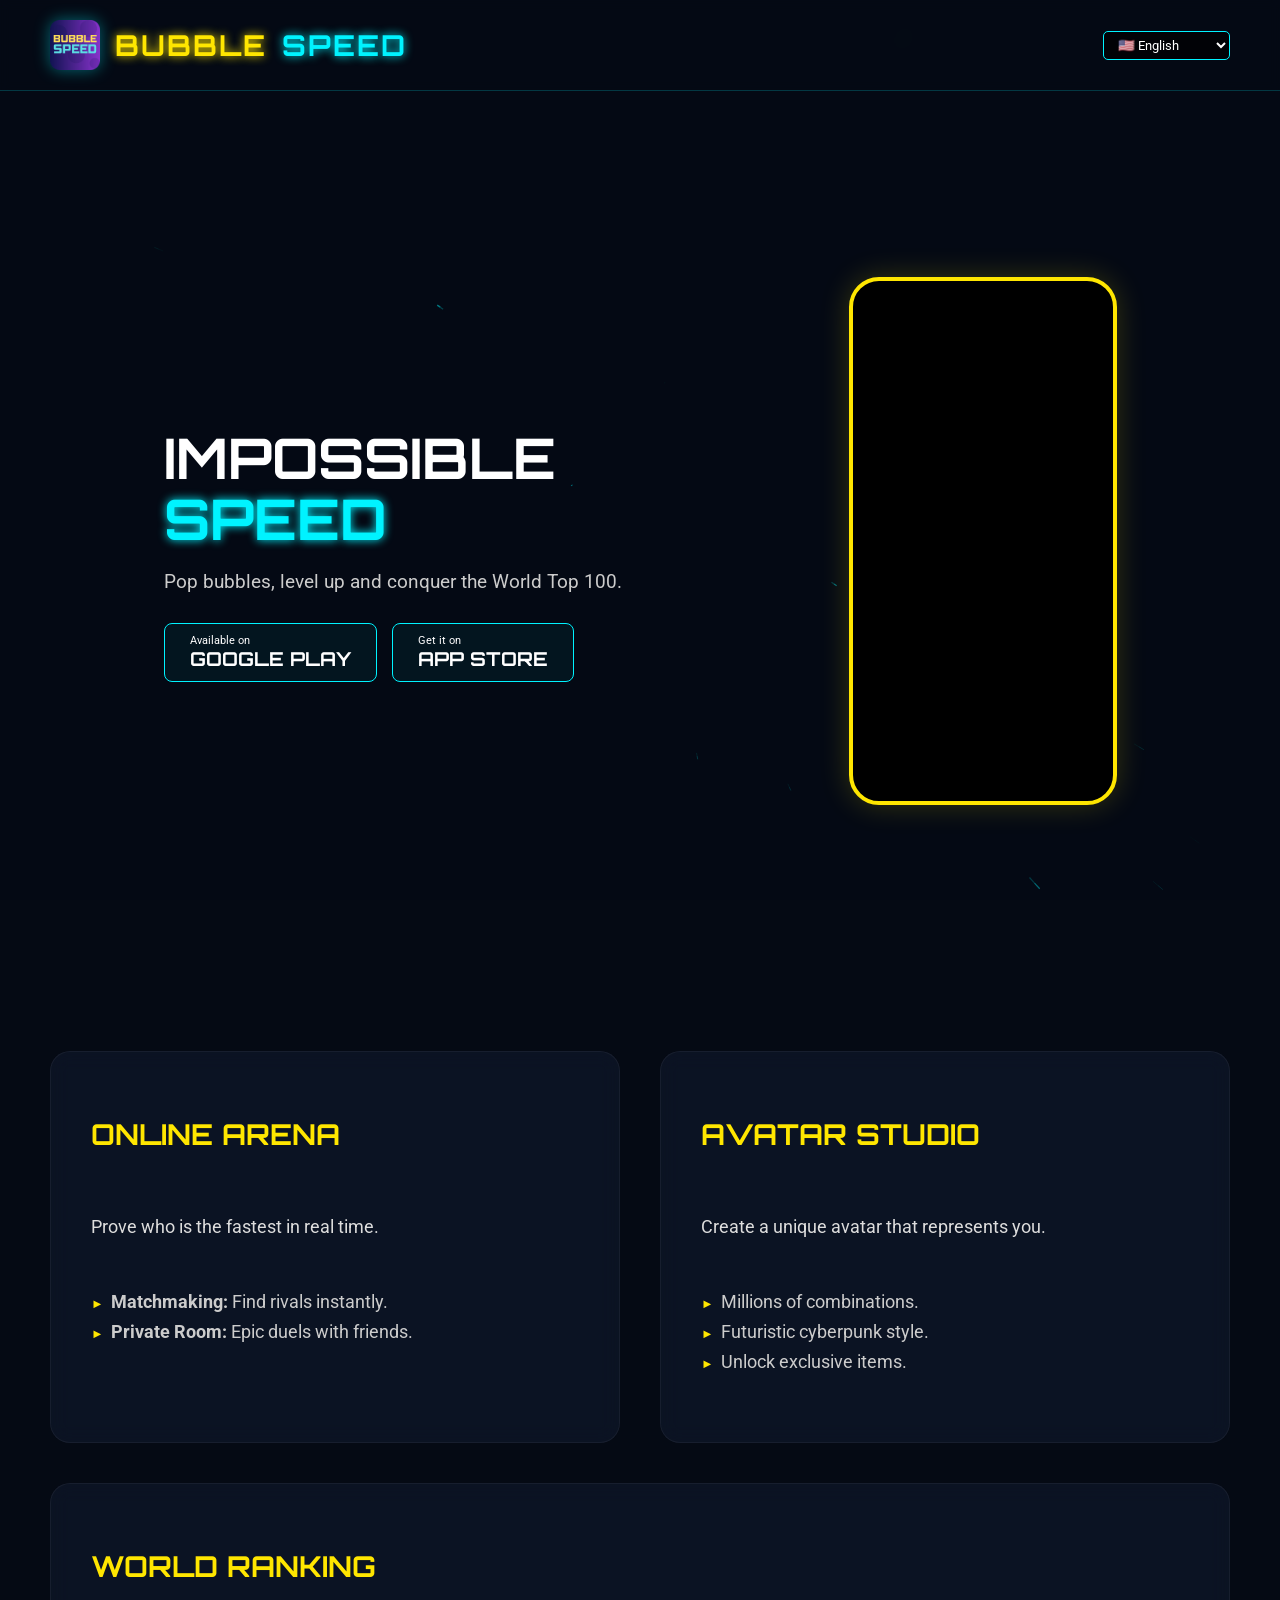
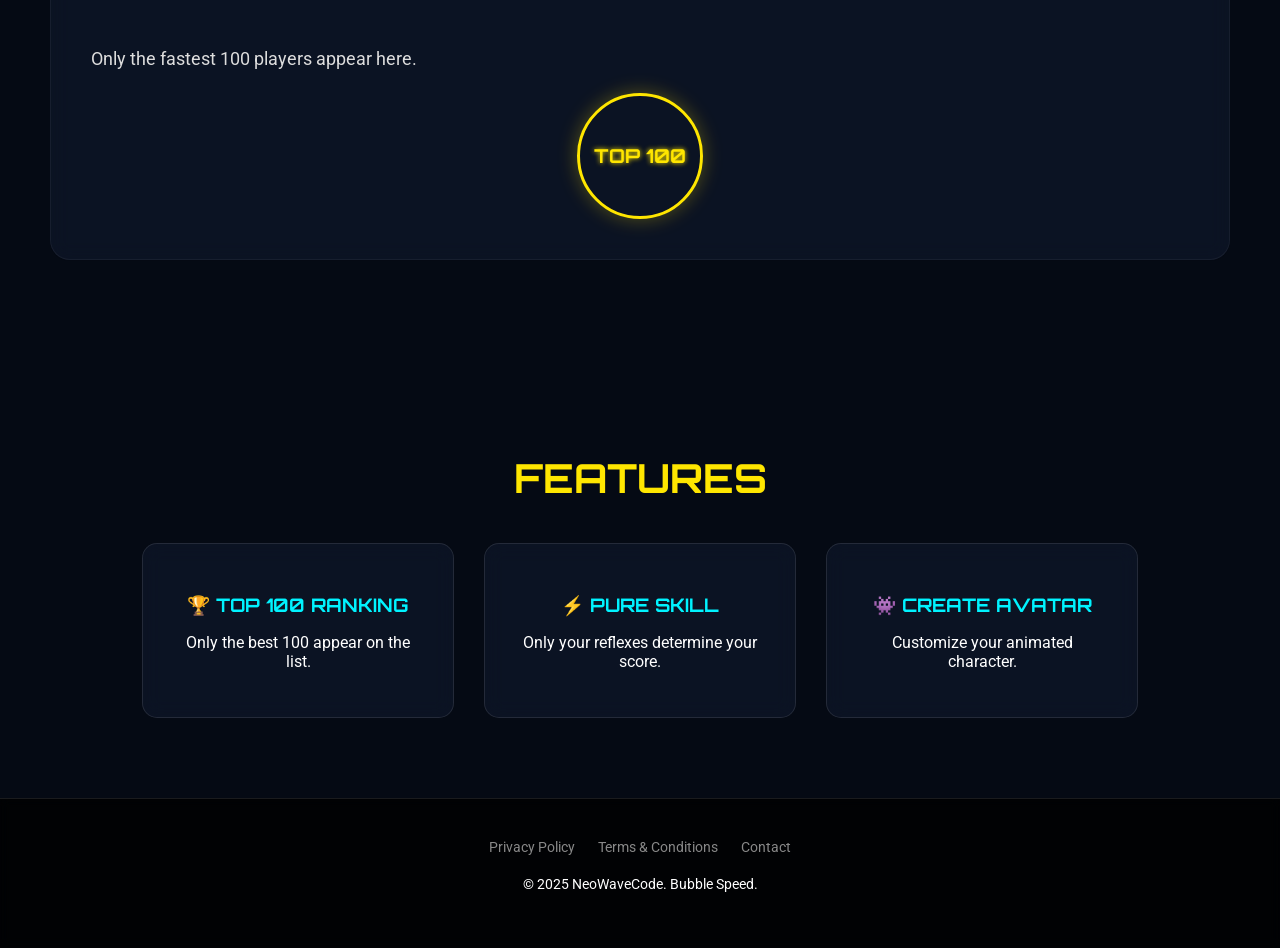
==== index.html @ 88d09658 "Add files via upload" ====
<!DOCTYPE html>
<html lang="es">

<head>
    <meta charset="UTF-8">
    <meta name="viewport" content="width=device-width, initial-scale=1.0">
    <title>Bubble Speed - NeoWaveCode</title>
    <link rel="icon" type="image/png" href="image.png">
    <link rel="stylesheet" href="style.css">
    <link href="https://fonts.googleapis.com/css2?family=Orbitron:wght@400;700&family=Roboto:wght@300;400&display=swap"
        rel="stylesheet">
</head>

<body>
    <canvas id="bgCanvas"></canvas>

    <div class="bg-overlay"></div>

    <header>
        <div class="header-container">
            <div class="logo">
                <img src="image.png" alt="Bubble Speed Logo" class="app-logo">
                <span class="neon-yellow">BUBBLE</span> <span class="neon-blue">SPEED</span>
            </div>

            <div class="nav-right">
                <select id="language-selector" onchange="changeLanguage(this.value)">
                    <option value="es">🇪🇸 Español</option>
                    <option value="en">🇺🇸 English</option>
                    <option value="fr">🇫🇷 Français</option>
                    <option value="de">🇩🇪 Deutsch</option>
                    <option value="it">🇮🇹 Italiano</option>
                    <option value="pt">🇵🇹 Português</option>
                    <option value="ru">🇷🇺 Русский</option>
                    <option value="ja">🇯🇵 日本語</option>
                    <option value="zh">🇨🇳 中文</option>
                    <option value="ko">🇰🇷 한국어</option>
                    <option value="ar">🇸🇦 العربية</option>
                    <option value="hi">🇮🇳 हिन्दी</option>
                    <option value="tr">🇹🇷 Türkçe</option>
                    <option value="nl">🇳🇱 Nederlands</option>
                    <option value="pl">🇵🇱 Polski</option>
                    <option value="sv">🇸🇪 Svenska</option>
                    <option value="id">🇮🇩 Indonesia</option>
                    <option value="vi">🇻🇳 Tiếng Việt</option>
                    <option value="th">🇹🇭 ไทย</option>
                    <option value="el">🇬🇷 Ελληνικά</option>
                </select>
            </div>
        </div>
    </header>

    <section class="hero">
        <div class="hero-content">
            <h1 id="hero-title" style="transition: opacity 0.5s ease-in-out;">VELOCIDAD <br><span
                    class="neon-blue">IMPOSIBLE</span></h1>
            <p data-i18n="heroDesc">Explota burbujas, sube de nivel y conquista el Top 100 Mundial. ¿Tienes los reflejos
                necesarios?</p>

            <div class="cta-buttons" id="download">
                <a href="#" class="store-button android">
                    <span data-i18n="availableOn">Disponible en</span>
                    <strong>Google Play</strong>
                </a>
                <a href="#" class="store-button ios">
                    <span data-i18n="getItOn">Consíguelo en</span>
                    <strong>App Store</strong>
                </a>
            </div>
        </div>

        <div class="hero-image">
            <div class="phone-mockup">
                <video class="video-screen" autoplay muted loop playsinline>
                    <source src="gameplay.mp4" type="video/mp4">
                    Tu navegador no soporta video.
                </video>
            </div>
        </div>
    </section>

    <!-- MAIN GAME INFO GRID -->
    <section class="content-section">
        <div class="info-grid">
            <!-- ARENA -->
            <div class="info-col">
                <h2 data-i18n="arenaTitle">ARENA ONLINE</h2>
                <p data-i18n="arenaDesc">Demuestra quién es el más rápido en tiempo real. Enfréntate a jugadores de todo
                    el mundo o reta a tus amigos.</p>
                <ul class="mode-list">
                    <li data-i18n="arenaMode1"><strong>Matchmaking:</strong> Encuentra rivales de tu nivel al instante.
                    </li>
                    <li data-i18n="arenaMode2"><strong>Sala Privada:</strong> Crea una sala y comparte el código con tus
                        amigos para duelos épicos.</li>
                </ul>
            </div>

            <!-- AVATAR -->
            <div class="info-col">
                <h2 data-i18n="avatarTitle">AVATAR STUDIO</h2>
                <p data-i18n="avatarDesc">No seas uno más. Crea un avatar único que te represente en la arena y en los
                    rankings.</p>
                <ul class="mode-list">
                    <li data-i18n="avatarFeat1">Millones de combinaciones posibles.</li>
                    <li data-i18n="avatarFeat2">Estilo futurista y cyberpunk.</li>
                    <li data-i18n="avatarFeat3">Desbloquea accesorios exclusivos jugando.</li>
                </ul>
            </div>

            <!-- RANKING -->
            <div class="info-col">
                <h2 data-i18n="rankingTitle">RANKING MUNDIAL</h2>
                <p data-i18n="rankingDesc">Solo los 100 jugadores más rápidos del planeta tienen el honor de aparecer
                    aquí. ¿Llegarás a la cima?</p>
                <div class="ranking-badge">
                    <span>TOP 100</span>
                </div>
            </div>
        </div>
    </section>

    <section id="features" class="features-grid-section">
        <h2 data-i18n="featuresTitle">CARACTERÍSTICAS</h2>
        <div class="feature-grid">
            <div class="card">
                <h3 data-i18n="feat1Title">🏆 Competitivo</h3>
                <p data-i18n="feat1Desc">Compite por la gloria en el ranking global.</p>
            </div>
            <div class="card">
                <h3 data-i18n="feat2Title">⚡ Habilidad Pura</h3>
                <p data-i18n="feat2Desc">Sin 'Pay to Win'. Tu habilidad lo es todo.</p>
            </div>
            <div class="card">
                <h3 data-i18n="feat3Title">👾 Estilo Único</h3>
                <p data-i18n="feat3Desc">Gráficos de neón y banda sonora inmersiva.</p>
            </div>
        </div>
    </section>

    <footer>
        <div class="footer-links">
            <a href="privacy.html" data-i18n="privacy">Política de Privacidad</a>
            <a href="terms.html" data-i18n="terms">Términos y Condiciones</a>
            <a href="support.html" data-i18n="contact">Contacto</a>
        </div>
        <p>&copy; 2025 NeoWaveCode. Bubble Speed.</p>
    </footer>

    <script src="background.js"></script>
    <script>
        const translations = {
            es: {
                heroKeywords: ["VELOCIDAD <br><span class='neon-blue'>IMPOSIBLE</span>", "REFLEJOS <br><span class='neon-blue'>EXTREMOS</span>", "HABILIDAD <br><span class='neon-blue'>PURA</span>", "RESISTENCIA <br><span class='neon-blue'>TOTAL</span>"],
                heroDesc: "Explota burbujas, sube de nivel y conquista el Top 100 Mundial. ¿Tienes los reflejos necesarios?", availableOn: "Disponible en", getItOn: "Consíguelo en", featuresTitle: "CARACTERÍSTICAS", feat1Title: "🏆 Ranking Top 100", feat1Desc: "Solo los 100 mejores aparecen en la lista.", feat2Title: "⚡ Habilidad Pura", feat2Desc: "Solo tus reflejos determinan tu puntuación.", feat3Title: "👾 Crea tu Avatar", feat3Desc: "Personaliza tu personaje animado.", privacy: "Política de Privacidad", terms: "Términos y Condiciones", contact: "Contacto",
                arenaTitle: "ARENA ONLINE", arenaDesc: "Demuestra quién es el más rápido en tiempo real.", arenaMode1: "<strong>Matchmaking:</strong> Encuentra rivales de tu nivel.", arenaMode2: "<strong>Sala Privada:</strong> Duelos épicos con amigos.",
                avatarTitle: "AVATAR STUDIO", avatarDesc: "Crea un avatar único que te represente.", avatarFeat1: "Millones de combinaciones.", avatarFeat2: "Estilo futurista y cyberpunk.", avatarFeat3: "Desbloquea accesorios exclusivos.",
                rankingTitle: "RANKING MUNDIAL", rankingDesc: "Solo los 100 jugadores más rápidos aparecen aquí.", playNow: "JUGAR AHORA"
            },
            en: {
                heroKeywords: ["IMPOSSIBLE <br><span class='neon-blue'>SPEED</span>", "EXTREME <br><span class='neon-blue'>REFLEXES</span>", "PURE <br><span class='neon-blue'>SKILL</span>", "TOTAL <br><span class='neon-blue'>STAMINA</span>"],
                heroDesc: "Pop bubbles, level up and conquer the World Top 100.", availableOn: "Available on", getItOn: "Get it on", featuresTitle: "FEATURES", feat1Title: "🏆 Top 100 Ranking", feat1Desc: "Only the best 100 appear on the list.", feat2Title: "⚡ Pure Skill", feat2Desc: "Only your reflexes determine your score.", feat3Title: "👾 Create Avatar", feat3Desc: "Customize your animated character.", privacy: "Privacy Policy", terms: "Terms & Conditions", contact: "Contact",
                arenaTitle: "ONLINE ARENA", arenaDesc: "Prove who is the fastest in real time.", arenaMode1: "<strong>Matchmaking:</strong> Find rivals instantly.", arenaMode2: "<strong>Private Room:</strong> Epic duels with friends.",
                avatarTitle: "AVATAR STUDIO", avatarDesc: "Create a unique avatar that represents you.", avatarFeat1: "Millions of combinations.", avatarFeat2: "Futuristic cyberpunk style.", avatarFeat3: "Unlock exclusive items.",
                rankingTitle: "WORLD RANKING", rankingDesc: "Only the fastest 100 players appear here.", playNow: "PLAY NOW"
            },
            fr: {
                heroKeywords: ["VITESSE <br><span class='neon-blue'>IMPOSSIBLE</span>", "RÉFLEXES <br><span class='neon-blue'>EXTRÊMES</span>", "COMPÉTENCE <br><span class='neon-blue'>PURE</span>", "ENDURANCE <br><span class='neon-blue'>TOTALE</span>"],
                heroDesc: "Éclatez des bulles et conquérez le Top 100 mondial.", availableOn: "Disponible sur", getItOn: "Télécharger sur", featuresTitle: "FONCTIONNALITÉS", feat1Title: "🏆 Classement Top 100", feat1Desc: "Seuls les 100 meilleurs apparaissent.", feat2Title: "⚡ Compétence Pure", feat2Desc: "Seuls vos réflexes comptent.", feat3Title: "👾 Créer un Avatar", feat3Desc: "Personnalisez votre personnage.", privacy: "Politique de Confidentialité", terms: "Conditions Générales", contact: "Contact",
                arenaTitle: "ARÈNE EN LIGNE", arenaDesc: "Prouvez votre vitesse.", arenaMode1: "<strong>Matchmaking:</strong> Trouvez des rivaux.", arenaMode2: "<strong>Privé:</strong> Jouez avec des amis.",
                avatarTitle: "STUDIO D'AVATAR", avatarDesc: "Créez votre avatar unique.", avatarFeat1: "Des millions de combinaisons.", avatarFeat2: "Style Cyberpunk.", avatarFeat3: "Objets exclusifs.",
                rankingTitle: "CLASSEMENT MONDIAL", rankingDesc: "Seuls les 100 meilleurs apparaissent.", playNow: "JOUER MAINTENANT"
            },
            de: {
                heroKeywords: ["UNMÖGLICHE <br><span class='neon-blue'>GESCHWINDIGKEIT</span>", "EXTREME <br><span class='neon-blue'>REFLEXE</span>", "REINES <br><span class='neon-blue'>KÖNNEN</span>", "TOTALE <br><span class='neon-blue'>AUSDAUER</span>"],
                heroDesc: "Lass Blasen platzen und erobere die Welt Top 100.", availableOn: "Verfügbar bei", getItOn: "Laden im", featuresTitle: "EIGENSCHAFTEN", feat1Title: "🏆 Top 100 Ranking", feat1Desc: "Nur die besten 100 erscheinen auf der Liste.", feat2Title: "⚡ Reines Können", feat2Desc: "Nur deine Reflexe bestimmen deine Punktzahl.", feat3Title: "👾 Avatar Erstellen", feat3Desc: "Personalisiere deinen animierten Charakter.", privacy: "Datenschutz", terms: "AGB", contact: "Kontakt",
                arenaTitle: "ONLINE ARENA", arenaDesc: "Zeige, wer der Schnellste ist.", arenaMode1: "<strong>Matchmaking:</strong> Finde Gegner sofort.", arenaMode2: "<strong>Privater Raum:</strong> Duelle mit Freunden.",
                avatarTitle: "AVATAR STUDIO", avatarDesc: "Erstelle einen einzigartigen Avatar.", avatarFeat1: "Millionen Kombinationen.", avatarFeat2: "Futuristischer Cyberpunk-Stil.", avatarFeat3: "Exklusive Items freischalten.",
                rankingTitle: "WELTRANGLISTE", rankingDesc: "Nur die 100 Schnellsten sind hier.", playNow: "JETZT SPIELEN"
            },
            it: {
                heroKeywords: ["VELOCITÀ <br><span class='neon-blue'>IMPOSSIBILE</span>", "RIFLESSI <br><span class='neon-blue'>ESTREMI</span>", "ABILITÀ <br><span class='neon-blue'>PURA</span>", "RESISTENZA <br><span class='neon-blue'>TOTALE</span>"],
                heroDesc: "Scoppia bolle, sali di livello e conquista la Top 100 mondiale.", availableOn: "Disponibile su", getItOn: "Scarica su", featuresTitle: "CARATTERISTICHE", feat1Title: "🏆 Classifica Top 100", feat1Desc: "Solo i migliori 100 appaiono nella lista.", feat2Title: "⚡ Pura Abilità", feat2Desc: "Solo i tuoi riflessi determinano il punteggio.", feat3Title: "👾 Crea Avatar", feat3Desc: "Personalizza il tuo personaggio animato.", privacy: "Privacy", terms: "Termini", contact: "Contatto",
                arenaTitle: "ARENA ONLINE", arenaDesc: "Dimostra chi è il più veloce.", arenaMode1: "<strong>Matchmaking:</strong> Trova rivali all'istante.", arenaMode2: "<strong>Stanza Privata:</strong> Duelli epici con amici.",
                avatarTitle: "AVATAR STUDIO", avatarDesc: "Crea un avatar unico.", avatarFeat1: "Milioni di combinazioni.", avatarFeat2: "Stile Cyberpunk.", avatarFeat3: "Sblocca oggetti esclusivi.",
                rankingTitle: "CLASSIFICA MONDIALE", rankingDesc: "Solo i 100 più veloci sono qui.", playNow: "GIOCA ORA"
            },
            pt: {
                heroKeywords: ["VELOCIDADE <br><span class='neon-blue'>IMPOSSÍVEL</span>", "REFLEXOS <br><span class='neon-blue'>EXTREMOS</span>", "HABILIDADE <br><span class='neon-blue'>PURA</span>", "RESISTÊNCIA <br><span class='neon-blue'>TOTAL</span>"],
                heroDesc: "Estoure bolhas, suba de nível e conquiste o Top 100 Mundial.", availableOn: "Disponível no", getItOn: "Baixar no", featuresTitle: "RECURSOS", feat1Title: "🏆 Ranking Top 100", feat1Desc: "Apenas os 100 melhores aparecem na lista.", feat2Title: "⚡ Habilidade Pura", feat2Desc: "Apenas seus reflexos contam.", feat3Title: "👾 Criar Avatar", feat3Desc: "Personalize seu personagem animado.", privacy: "Privacidade", terms: "Termos", contact: "Contato",
                arenaTitle: "ARENA ONLINE", arenaDesc: "Prove quem é o mais rápido.", arenaMode1: "<strong>Matchmaking:</strong> Encontre rivais já.", arenaMode2: "<strong>Sala Privada:</strong> Duelos com amigos.",
                avatarTitle: "ESTÚDIO DE AVATAR", avatarDesc: "Crie um avatar único.", avatarFeat1: "Milhões de combinações.", avatarFeat2: "Estilo Cyberpunk.", avatarFeat3: "Desbloqueie itens exclusivos.",
                rankingTitle: "RANKING MUNDIAL", rankingDesc: "Apenas os 100 mais rápidos.", playNow: "JOGAR AGORA"
            },
            ru: {
                heroKeywords: ["НЕВОЗМОЖНАЯ <br><span class='neon-blue'>СКОРОСТЬ</span>", "ЭКСТРЕМАЛЬНЫЕ <br><span class='neon-blue'>РЕФЛЕКСЫ</span>", "ЧИСТЫЙ <br><span class='neon-blue'>НАВЫК</span>", "ПОЛНАЯ <br><span class='neon-blue'>ВЫНОСЛИВОСТЬ</span>"],
                heroDesc: "Лопай пузыри и покори мировой Топ-100.", availableOn: "Доступно в", getItOn: "Загрузить в", featuresTitle: "ОСОБЕННОСТИ", feat1Title: "🏆 Топ-100 Рейтинг", feat1Desc: "Только 100 лучших в списке.", feat2Title: "⚡ Чистый Навык", feat2Desc: "Только твои рефлексы решают.", feat3Title: "👾 Создать Аватар", feat3Desc: "Настрой своего персонажа.", privacy: "Конфиденциальность", terms: "Условия", contact: "Контакты",
                arenaTitle: "ОНЛАЙН АРЕНА", arenaDesc: "Докажи, кто быстрее всех.", arenaMode1: "<strong>Матчмейкинг:</strong> Найди соперника.", arenaMode2: "<strong>Приватная комната:</strong> Играй с друзьями.",
                avatarTitle: "АВАТАР СТУДИЯ", avatarDesc: "Создай уникальный аватар.", avatarFeat1: "Миллионы комбинаций.", avatarFeat2: "Киберпанк стиль.", avatarFeat3: "Эксклюзивные предметы.",
                rankingTitle: "МИРОВОЙ РЕЙТИНГ", rankingDesc: "Здесь только топ 100.", playNow: "ИГРАТЬ СЕЙЧАС"
            },
            ja: {
                heroKeywords: ["不可能な <br><span class='neon-blue'>スピード</span>", "極限の <br><span class='neon-blue'>反射神経</span>", "純粋な <br><span class='neon-blue'>スキル</span>", "完全な <br><span class='neon-blue'>スタミナ</span>"],
                heroDesc: "バブルを割り、レベルを上げ、世界のトップ100を征服せよ。", availableOn: "で利用可能", getItOn: "で入手", featuresTitle: "特徴", feat1Title: "🏆 トップ100ランキング", feat1Desc: "ベスト100のみがリストに表示されます。", feat2Title: "⚡ 純粋なスキル", feat2Desc: "反射神経のみがスコアを決定します。", feat3Title: "👾 アバター作成", feat3Desc: "アニメキャラクターをカスタマイズ。", privacy: "プライバシー", terms: "利用規約", contact: "お問い合わせ",
                arenaTitle: "オンラインアリーナ", arenaDesc: "誰が最速か証明しよう。", arenaMode1: "<strong>マッチメイク:</strong> ライバルを即座に発見。", arenaMode2: "<strong>プライベート:</strong> 友達と対戦。",
                avatarTitle: "アバタースタジオ", avatarDesc: "ユニークなアバターを作成。", avatarFeat1: "数百万の組み合わせ。", avatarFeat2: "サイバーパンクスタイル。", avatarFeat3: "限定アイテムを解除。",
                rankingTitle: "世界ランキング", rankingDesc: "最速の100人のみ。", playNow: "今すぐプレイ"
            },
            zh: {
                heroKeywords: ["不可能的 <br><span class='neon-blue'>速度</span>", "极端的 <br><span class='neon-blue'>反应</span>", "纯粹的 <br><span class='neon-blue'>技巧</span>", "完全的 <br><span class='neon-blue'>耐力</span>"],
                heroDesc: "戳破泡泡，升级并征服世界前100名。", availableOn: "可用於", getItOn: "獲取於", featuresTitle: "特徵", feat1Title: "🏆 前100名排名", feat1Desc: "僅限前100名出現在列表中。", feat2Title: "⚡ 純粹的技巧", feat2Desc: "僅限您的反應決定分數。", feat3Title: "👾 創建頭像", feat3Desc: "自定義您的動畫角色。", privacy: "隱私", terms: "條款", contact: "聯繫",
                arenaTitle: "在线竞技场", arenaDesc: "证明谁是最快的。", arenaMode1: "<strong>匹配:</strong> 寻找对手。", arenaMode2: "<strong>私人房间:</strong> 与朋友对决。",
                avatarTitle: "头像工作室", avatarDesc: "创建独特的头像。", avatarFeat1: "数百万种组合。", avatarFeat2: "赛博朋克风格。", avatarFeat3: "解锁独家物品。",
                rankingTitle: "世界排名", rankingDesc: "只有最快的前100名。", playNow: "立即游戏"
            },
            ko: {
                heroKeywords: ["불가능한 <br><span class='neon-blue'>속도</span>", "극한의 <br><span class='neon-blue'>반사신경</span>", "순수한 <br><span class='neon-blue'>실력</span>", "완전한 <br><span class='neon-blue'>체력</span>"],
                heroDesc: "버블을 터뜨리고 레벨을 올리고 세계 상위 100위를 정복하세요.", availableOn: "사용 가능", getItOn: "다운로드", featuresTitle: "특징", feat1Title: "🏆 탑 100 랭킹", feat1Desc: "상위 100명만 목록에 표시됩니다.", feat2Title: "⚡ 순수한 실력", feat2Desc: "오직 당신의 반사신경만이 점수를 결정합니다.", feat3Title: "👾 아바타 만들기", feat3Desc: "나만의 캐릭터를 꾸미세요.", privacy: "개인정보처리방침", terms: "이용약관", contact: "연락처",
                arenaTitle: "온라인 아레나", arenaDesc: "누가 가장 빠른지 증명하세요.", arenaMode1: "<strong>매치메이킹:</strong> 상대를 찾으세요.", arenaMode2: "<strong>비공개 방:</strong> 친구와 대결.",
                avatarTitle: "아바타 스튜디오", avatarDesc: "독특한 아바타 생성.", avatarFeat1: "수백만 가지 조합.", avatarFeat2: "사이버펑크 스타일.", avatarFeat3: "독점 아이템 잠금 해제.",
                rankingTitle: "세계 랭킹", rankingDesc: "상위 100명만.", playNow: "지금 플레이"
            },
            ar: {
                heroKeywords: ["سرعة <br><span class='neon-blue'>مستحيلة</span>", "ردود فعل <br><span class='neon-blue'>خارقة</span>", "مهارة <br><span class='neon-blue'>خالصة</span>", "تحمل <br><span class='neon-blue'>كامل</span>"],
                heroDesc: "فجر الفقاعات واغزُ قائمة أفضل 100 في العالم.", availableOn: "متاح على", getItOn: "احصل عليه من", featuresTitle: "الميزات", feat1Title: "🏆 تصنيف أفضل 100", feat1Desc: "يظهر فقط أفضل 100 في القائمة.", feat2Title: "⚡ مهارة خالصة", feat2Desc: "فقط ردود أفعالك تحدد نتيجتك.", feat3Title: "👾 إنشاء أفاتار", feat3Desc: "قم بتخصيص شخصيتك المتحركة.", privacy: "الخصوصية", terms: "الشروط", contact: "اتصل",
                arenaTitle: "ساحة عبر الإنترنت", arenaDesc: "أثبت من هو الأسرع.", arenaMode1: "<strong>القبول:</strong> العثور على منافسين.", arenaMode2: "<strong>غرفة خاصة:</strong> مبارزات مع الأصدقاء.",
                avatarTitle: "ستوديو الأفاتار", avatarDesc: "أنشئ أفاتار فريد.", avatarFeat1: "ملايين التشكيلات.", avatarFeat2: "نمط السايبربانك.", avatarFeat3: "فتح عناصر حصرية.",
                rankingTitle: "التصنيف العالمي", rankingDesc: "أسرع 100 لاعب فقط.", playNow: "العب الآن"
            },
            hi: {
                heroKeywords: ["असंभव <br><span class='neon-blue'>गति</span>", "चरम <br><span class='neon-blue'>प्रतिवर्त</span>", "शुद्ध <br><span class='neon-blue'>कौशल</span>", "कुल <br><span class='neon-blue'>सहनशक्ति</span>"],
                heroDesc: "बुलबुले फोड़ें और विश्व के शीर्ष 100 को जीतें।", availableOn: "पर उपलब्ध", getItOn: "यहाँ प्राप्त करें", featuresTitle: "विशेषताएं", feat1Title: "🏆 शीर्ष 100 रैंकिंग", feat1Desc: "सूची में केवल सर्वश्रेष्ठ 100 दिखाई देते हैं।", feat2Title: "⚡ शुद्ध कौशल", feat2Desc: "केवल आपकी सजगता ही आपका स्कोर तय करती है।", feat3Title: "👾 अवतार बनाएँ", feat3Desc: "अपने एनिमेटेड चरित्र को अनुकूलित करें।", privacy: "गोपनीयता", terms: "शर्तें", contact: "संपर्क",
                arenaTitle: "ऑनलाइन एरिना", arenaDesc: "साबित करें कि कौन सबसे तेज़ है।", arenaMode1: "<strong>मैचमेकिंग:</strong> प्रतिद्वंद्वी खोजें।", arenaMode2: "<strong>निजी कक्ष:</strong> दोस्तों के साथ द्वंद्वयुद्ध।",
                avatarTitle: "अवतार स्टूडियो", avatarDesc: "एक अनूठा अवतार बनाएँ।", avatarFeat1: "लाखों संयोजन।", avatarFeat2: "साइबरपंक शैली।", avatarFeat3: "अनन्य आइटम अनलॉक करें।",
                rankingTitle: "विश्व रैंकिंग", rankingDesc: "केवल 100 सबसे तेज़।", playNow: "अभी खेलें"
            },
            tr: {
                heroKeywords: ["İMKANSIZ <br><span class='neon-blue'>HIZ</span>", "EKSTREM <br><span class='neon-blue'>REFLEKSLER</span>", "SAF <br><span class='neon-blue'>YETENEK</span>", "TAM <br><span class='neon-blue'>DAYANIKLILIK</span>"],
                heroDesc: "Baloncukları patlat, seviye atla ve Dünya İlk 100'ü fethet.", availableOn: "Mevcut", getItOn: "İndir", featuresTitle: "ÖZELLİKLER", feat1Title: "🏆 İlk 100 Sıralama", feat1Desc: "Listede sadece en iyi 100 kişi görünür.", feat2Title: "⚡ Saf Yetenek", feat2Desc: "Puanını sadece reflekslerin belirler.", feat3Title: "👾 Avatar Oluştur", feat3Desc: "Karakterini kişiselleştir.", privacy: "Gizlilik", terms: "Şartlar", contact: "İletişim",
                arenaTitle: "ONLINE ARENA", arenaDesc: "En hızlı kim kanıtla.", arenaMode1: "<strong>Eşleştirme:</strong> Rakip bul.", arenaMode2: "<strong>Özel Oda:</strong> Arkadaşlarla oyna.",
                avatarTitle: "AVATAR STÜDYO", avatarDesc: "Eşsiz bir avatar yarat.", avatarFeat1: "Milyonlarca kombinasyon.", avatarFeat2: "Cyberpunk tarzı.", avatarFeat3: "Özel eşyaları aç.",
                rankingTitle: "DÜNYA SIRALAMASI", rankingDesc: "Sadece en hızlı 100 kişi.", playNow: "ŞİMDİ OYNA"
            },
            nl: {
                heroKeywords: ["ONMOGELIJKE <br><span class='neon-blue'>SNELHEID</span>", "EXTREME <br><span class='neon-blue'>REFLEXEN</span>", "PURE <br><span class='neon-blue'>VAARDIGHEID</span>", "TOTALE <br><span class='neon-blue'>UITHOUDING</span>"],
                heroDesc: "Laat bubbels knappen en verover de Wereld Top 100.", availableOn: "Beschikbaar op", getItOn: "Download in", featuresTitle: "KENMERKEN", feat1Title: "🏆 Top 100 Ranking", feat1Desc: "Alleen de beste 100 verschijnen.", feat2Title: "⚡ Pure Vaardigheid", feat2Desc: "Alleen je reflexen bepalen je score.", feat3Title: "👾 Maak Avatar", feat3Desc: "Pas je personage aan.", privacy: "Privacy", terms: "Voorwaarden", contact: "Contact",
                arenaTitle: "ONLINE ARENA", arenaDesc: "Bewijs wie het snelst is.", arenaMode1: "<strong>Matchmaking:</strong> Vind rivalen.", arenaMode2: "<strong>Privékamer:</strong> Speel met vrienden.",
                avatarTitle: "AVATAR STUDIO", avatarDesc: "Maak een unieke avatar.", avatarFeat1: "Miljoenen combinaties.", avatarFeat2: "Cyberpunk stijl.", avatarFeat3: "Ontgrendel items.",
                rankingTitle: "WERELDRANGLIJST", rankingDesc: "Alleen de 100 snelsten.", playNow: "NU SPELEN"
            },
            pl: {
                heroKeywords: ["NIEMOŻLIWA <br><span class='neon-blue'>PRĘDKOŚĆ</span>", "EKSTREMALNY <br><span class='neon-blue'>REFLEKS</span>", "CZYSTA <br><span class='neon-blue'>UMIEJĘTNOŚĆ</span>", "PEŁNA <br><span class='neon-blue'>WYTRZYMAŁOŚĆ</span>"],
                heroDesc: "Przebijaj bańki i podbij światowy ranking Top 100.", availableOn: "Dostępne w", getItOn: "Pobierz z", featuresTitle: "CECHY", feat1Title: "🏆 Ranking Top 100", feat1Desc: "Tylko 100 najlepszych graczy.", feat2Title: "⚡ Czyste Umiejętności", feat2Desc: "Liczy się tylko refleks.", feat3Title: "👾 Stwórz Awatara", feat3Desc: "Spersonalizuj swoją postać.", privacy: "Prywatność", terms: "Warunki", contact: "Kontakt",
                arenaTitle: "ARENA ONLINE", arenaDesc: "Udowodnij, kto jest najszybszy.", arenaMode1: "<strong>Matchmaking:</strong> Znajdź rywala.", arenaMode2: "<strong>Prywatny Pokój:</strong> Graj z przyjaciółmi.",
                avatarTitle: "STUDIO AWATARA", avatarDesc: "Stwórz unikalnego awatara.", avatarFeat1: "Miliony kombinacji.", avatarFeat2: "Styl Cyberpunk.", avatarFeat3: "Odblokuj przedmioty.",
                rankingTitle: "RANKING ŚWIATOWY", rankingDesc: "Tylko 100 najszybszych.", playNow: "ZAGRAJ TERAZ"
            },
            sv: {
                heroKeywords: ["OMÖJLIG <br><span class='neon-blue'>HASTIGHET</span>", "EXTREMA <br><span class='neon-blue'>REFLEXER</span>", "REN <br><span class='neon-blue'>SKICKLIGHET</span>", "TOTAL <br><span class='neon-blue'>UITHÅLLIGHET</span>"],
                heroDesc: "Spräck bubblor och erövra Världens Topp 100.", availableOn: "Finns på", getItOn: "Hämta i", featuresTitle: "FUNKTIONER", feat1Title: "🏆 Topp 100 Ranking", feat1Desc: "Endast de 100 bästa syns.", feat2Title: "⚡ Ren Skicklighet", feat2Desc: "Endast dina reflexer avgör.", feat3Title: "👾 Skapa Avatar", feat3Desc: "Anpassa din karaktär.", privacy: "Integritet", terms: "Villkor", contact: "Kontakt",
                arenaTitle: "ONLINE ARENA", arenaDesc: "Bevisa vem som är snabbast.", arenaMode1: "<strong>Matchmaking:</strong> Hitta rivaler.", arenaMode2: "<strong>Privat Rum:</strong> Spela med vänner.",
                avatarTitle: "AVATAR STUDIO", avatarDesc: "Skapa en unik avatar.", avatarFeat1: "Miljoner kombinationer.", avatarFeat2: "Cyberpunk-stil.", avatarFeat3: "Lås upp föremål.",
                rankingTitle: "VÄRLDSRANKING", rankingDesc: "Endast de 100 snabbaste.", playNow: "SPELA NU"
            },
            id: {
                heroKeywords: ["KECEPATAN <br><span class='neon-blue'>MUSTAHIL</span>", "REFLEKS <br><span class='neon-blue'>EKSTRIM</span>", "KEAHLIAN <br><span class='neon-blue'>MURNI</span>", "STAMINA <br><span class='neon-blue'>TOTAL</span>"],
                heroDesc: "Pecahkan gelembung dan taklukkan 100 Besar Dunia.", availableOn: "Tersedia di", getItOn: "Dapatkan di", featuresTitle: "FITUR", feat1Title: "🏆 Peringkat 100 Besar", feat1Desc: "Hanya 100 terbaik yang muncul.", feat2Title: "⚡ Keahlian Murni", feat2Desc: "Hanya refleksmu yang menentukan.", feat3Title: "👾 Buat Avatar", feat3Desc: "Sesuaikan karakter animasimu.", privacy: "Privasi", terms: "Syarat", contact: "Kontak",
                arenaTitle: "ARENA ONLINE", arenaDesc: "Buktikan siapa yang tercepat.", arenaMode1: "<strong>Matchmaking:</strong> Temukan lawan.", arenaMode2: "<strong>Ruang Pribadi:</strong> Main dengan teman.",
                avatarTitle: "STUDIO AVATAR", avatarDesc: "Buat avatar unik.", avatarFeat1: "Jutaan kombinasi.", avatarFeat2: "Gaya Cyberpunk.", avatarFeat3: "Buka item eksklusif.",
                rankingTitle: "PERINGKAT DUNIA", rankingDesc: "Hanya 100 tercepat.", playNow: "MAIN SEKARANG"
            },
            vi: {
                heroKeywords: ["TỐC ĐỘ <br><span class='neon-blue'>KHÔNG TƯỞNG</span>", "PHẢN XẠ <br><span class='neon-blue'>CỰC ĐỘ</span>", "KỸ NĂNG <br><span class='neon-blue'>THUẦN TÚY</span>", "THỂ LỰC <br><span class='neon-blue'>HOÀN HẢO</span>"],
                heroDesc: "Làm nổ bong bóng và chinh phục Top 100 Thế giới.", availableOn: "Có sẵn trên", getItOn: "Tải xuống tại", featuresTitle: "TÍNH NĂNG", feat1Title: "🏆 Xếp hạng Top 100", feat1Desc: "Chỉ 100 người giỏi nhất xuất hiện.", feat2Title: "⚡ Kỹ năng thuần túy", feat2Desc: "Chỉ phản xạ của bạn quyết định điểm số.", feat3Title: "👾 Tạo Avatar", feat3Desc: "Tùy chỉnh nhân vật của bạn.", privacy: "Riêng tư", terms: "Điều khoản", contact: "Liên hệ",
                arenaTitle: "ĐẤU TRƯỜNG ONLINE", arenaDesc: "Chứng minh ai nhanh nhất.", arenaMode1: "<strong>Ghép trận:</strong> Tìm đối thủ ngay.", arenaMode2: "<strong>Phòng riêng:</strong> Đấu với bạn bè.",
                avatarTitle: "XƯỞNG AVATAR", avatarDesc: "Tạo avatar độc đáo.", avatarFeat1: "Hàng triệu kết hợp.", avatarFeat2: "Phong cách Cyberpunk.", avatarFeat3: "Mở khóa vật phẩm.",
                rankingTitle: "BẢNG XẾP HẠNG", rankingDesc: "Chỉ 100 người nhanh nhất.", playNow: "CHƠI NGAY"
            },
            th: {
                heroKeywords: ["ความเร็ว <br><span class='neon-blue'>ที่เป็นไปไม่ได้</span>", "ปฏิกิริยา <br><span class='neon-blue'>ขั้นสุดยอด</span>", "ทักษะ <br><span class='neon-blue'>ล้วนๆ</span>", "ความอึด <br><span class='neon-blue'>เต็มพิกัด</span>"],
                heroDesc: "ทำลายฟองสบู่และพิชิต 100 อันดับแรกของโลก", availableOn: "ใช้ได้บน", getItOn: "ดาวน์โหลดที่", featuresTitle: "คุณสมบัติ", feat1Title: "🏆 อันดับ Top 100", feat1Desc: "เฉพาะ 100 คนที่ดีที่สุดเท่านั้น", feat2Title: "⚡ ทักษะล้วนๆ", feat2Desc: "ปฏิกิริยาของคุณกำหนดคะแนน", feat3Title: "👾 สร้างอวาตาร์", feat3Desc: "ปรับแต่งตัวละครของคุณ", privacy: "ความเป็นส่วนตัว", terms: "เงื่อนไข", contact: "ติดต่อ",
                arenaTitle: "อารีน่าออนไลน์", arenaDesc: "พิสูจน์ว่าใครเร็วที่สุด", arenaMode1: "<strong>จับคู่:</strong> หาคู่ต่อสู้", arenaMode2: "<strong>ห้องส่วนตัว:</strong> เล่นกับเพื่อน",
                avatarTitle: "อวาตาร์สตูดิโอ", avatarDesc: "สร้างอวาตาร์ที่ไม่เหมือนใคร", avatarFeat1: "การผสมผสานนับล้าน", avatarFeat2: "สไตล์ไซเบอร์พังค์", avatarFeat3: "ปลดล็อกไอเท็มพิเศษ",
                rankingTitle: "อันดับโลก", rankingDesc: "เฉพาะ 100 คนที่เร็วที่สุด", playNow: "เล่นเลย"
            },
            el: {
                heroKeywords: ["ΑΔΥΝΑΤΗ <br><span class='neon-blue'>ΤΑΧΥΤΗΤΑ</span>", "ΑΚΡΑΙΑ <br><span class='neon-blue'>ΑΝΤΑΝΑΚΛΑΣΤΙΚΑ</span>", "ΚΑΘΑΡΗ <br><span class='neon-blue'>ΔΕΞΙΟΤΗΤΑ</span>", "ΑΠΟΛΥΤΗ <br><span class='neon-blue'>ΑΝΤΟΧΗ</span>"],
                heroDesc: "Σπάστε φυσαλίδες και κατακτήστε το Παγκόσμιο Top 100.", availableOn: "Διαθέσιμο στο", getItOn: "Αποκτήστε το στο", featuresTitle: "ΧΑΡΑΚΤΗΡΙΣΤΙΚΑ", feat1Title: "🏆 Κατάταξη Top 100", feat1Desc: "Μόνο οι 100 καλύτεροι εμφανίζονται.", feat2Title: "⚡ Καθαρή Δεξιότητα", feat2Desc: "Μόνο τα αντανακλαστικά σας μετράνε.", feat3Title: "👾 Δημιουργία Avatar", feat3Desc: "Προσαρμόστε τον χαρακτήρα σας.", privacy: "Απόρρητο", terms: "Όροι", contact: "Επικοινωνία",
                arenaTitle: "ONLINE ARENA", arenaDesc: "Αποδείξτε ποιος είναι ο πιο γρήγορος.", arenaMode1: "<strong>Matchmaking:</strong> Βρείτε αντιπάλους.", arenaMode2: "<strong>Ιδιωτικό Δωμάτιο:</strong> Παίξτε με φίλους.",
                avatarTitle: "AVATAR STUDIO", avatarDesc: "Δημιουργήστε ένα μοναδικό avatar.", avatarFeat1: "Εκατομμύρια συνδυασμοί.", avatarFeat2: "Στυλ Cyberpunk.", avatarFeat3: "Ξεκελειδώστε αντικείμενα.",
                rankingTitle: "ΠΑΓΚΟΣΜΙΑ ΚΑΤΑΤΑΞΗ", rankingDesc: "Μόνο οι 100 πιο γρήγοροι.", playNow: "ΠΑΙΞΤΕ ΤΩΡΑ"
            }
        };

        let heroTypeInterval;
        let currentKeywordIndex = 0;

        function startHeroTyper(keywords) {
            if (heroTypeInterval) clearInterval(heroTypeInterval);
            currentKeywordIndex = 0;
            const heroTitle = document.getElementById('hero-title');
            if (!heroTitle) return;

            // Initialize with first
            heroTitle.innerHTML = keywords[0];

            heroTypeInterval = setInterval(() => {
                currentKeywordIndex = (currentKeywordIndex + 1) % keywords.length;
                heroTitle.style.opacity = 0; // Fade out
                setTimeout(() => {
                    heroTitle.innerHTML = keywords[currentKeywordIndex];
                    heroTitle.style.opacity = 1; // Fade in
                }, 500);
            }, 3000); // Change every 3 seconds
        }

        function changeLanguage(lang) {
            let t = translations[lang];
            // Shallow fallback for main structure
            if (!t) t = translations['en'];

            // Update static elements
            const elements = document.querySelectorAll('[data-i18n]');
            elements.forEach(el => {
                const key = el.getAttribute('data-i18n');
                if (t[key]) {
                    el.innerHTML = t[key];
                }
            });

            // Start dynamic typer with new language keywords
            // Ensure keywords exist, else fallback to EN
            const keywords = t.heroKeywords || translations['en'].heroKeywords;
            startHeroTyper(keywords);

            document.documentElement.lang = lang;
        }

        const userLang = navigator.language || navigator.userLanguage;
        const langCode = userLang.split('-')[0];
        // Initial load
        // Note: We need to ensure the ID exists in HTML first (see next edit) but good to have logic ready.
        if (translations[langCode]) {
            document.getElementById('language-selector').value = langCode;
            changeLanguage(langCode);
        } else {
            changeLanguage('en');
        }
    </script>
</body>

</html>
---- style.css ----
:root {
    --bg-color: #050a14;
    --neon-blue: #00f3ff;
    --neon-yellow: #ffe600;
    --text-color: #ffffff;
    --card-bg: rgba(15, 23, 42, 0.7);
    /* More transparent for glassmorphism */
    --section-bg: rgba(8, 15, 31, 0.6);
}

body {
    margin: 0;
    font-family: 'Roboto', sans-serif;
    background-color: var(--bg-color);
    color: var(--text-color);
    overflow-x: hidden;
    position: relative;
    /* Context for absolute canvas */
}

/* Background Canvas */
#bgCanvas {
    position: fixed;
    top: 0;
    left: 0;
    width: 100%;
    height: 100%;
    z-index: -1;
    pointer-events: none;
}

h1,
h2,
h3,
.logo,
.btn-nav,
.store-button strong {
    font-family: 'Orbitron', sans-serif;
    text-transform: uppercase;
}

/* Efectos de Texto Neón */
.neon-blue {
    color: var(--neon-blue);
    text-shadow: 0 0 10px var(--neon-blue);
}

.neon-yellow {
    color: var(--neon-yellow);
    text-shadow: 0 0 10px var(--neon-yellow);
}

/* HEADER */
header {
    width: 100%;
    box-sizing: border-box;
    padding: 20px 50px;
    border-bottom: 1px solid rgba(0, 243, 255, 0.2);
    position: relative;
    z-index: 10;
    background: rgba(5, 10, 20, 0.8);
    /* Semi-transparent header */
    backdrop-filter: blur(5px);
}

.header-container {
    display: flex;
    justify-content: space-between;
    align-items: center;
    width: 100%;
}

.logo {
    font-size: 1.8rem;
    font-weight: bold;
    letter-spacing: 2px;
    flex-shrink: 0;
    display: flex;
    align-items: center;
    gap: 15px;
}

.app-logo {
    height: 50px;
    width: auto;
    object-fit: contain;
    filter: drop-shadow(0 0 8px rgba(0, 243, 255, 0.4));
}

.nav-right {
    display: flex;
    align-items: center;
    flex-shrink: 0;
}

#language-selector {
    background: rgba(0, 0, 0, 0.7);
    color: white;
    border: 1px solid var(--neon-blue);
    padding: 5px 10px;
    border-radius: 5px;
    font-family: 'Roboto', sans-serif;
    cursor: pointer;
    outline: none;
}

#language-selector:hover {
    box-shadow: 0 0 10px var(--neon-blue);
}

/* Hero Section */
.hero {
    display: flex;
    align-items: center;
    justify-content: space-around;
    padding: 80px 50px;
    flex-wrap: wrap;
    text-align: left;
    min-height: 80vh;
    /* Occupy most of the screen */
}

.hero-content h1 {
    font-size: 3.5rem;
    line-height: 1.1;
    margin-bottom: 20px;
}

.hero-content p {
    font-size: 1.2rem;
    color: #ccc;
    max-width: 500px;
    margin-bottom: 30px;
}

.cta-buttons {
    display: flex;
    gap: 15px;
}

.store-button {
    text-decoration: none;
    padding: 10px 25px;
    border-radius: 8px;
    border: 1px solid var(--neon-blue);
    color: white;
    display: flex;
    flex-direction: column;
    align-items: flex-start;
    transition: 0.3s;
    background: rgba(0, 243, 255, 0.05);
    backdrop-filter: blur(2px);
}

.store-button span {
    font-size: 0.7rem;
}

.store-button strong {
    font-size: 1.2rem;
}

.store-button:hover {
    background: var(--neon-blue);
    color: black;
    box-shadow: 0 0 20px var(--neon-blue);
}

/* Placeholder Móvil */
.phone-mockup {
    width: 260px;
    height: 520px;
    border: 4px solid var(--neon-yellow);
    border-radius: 30px;
    overflow: hidden;
    position: relative;
    box-shadow: 0 0 30px rgba(255, 230, 0, 0.2);
    background: #000;
    margin-top: 20px;
}

.video-screen {
    width: 100%;
    height: 100%;
    object-fit: cover;
    border-radius: 26px;
    display: block;
}

/* NEW Sections Structure */
.content-section {
    padding: 80px 50px;
    position: relative;
    z-index: 1;
    /* Above background */
}

.content-section:nth-child(even) {
    background: var(--section-bg);
    backdrop-filter: blur(5px);
    border-top: 1px solid rgba(255, 255, 255, 0.05);
    border-bottom: 1px solid rgba(255, 255, 255, 0.05);
}

.section-container {
    max-width: 1200px;
    /* Constrain width for large screens */
    margin: 0 auto;
    display: flex;
    align-items: center;
    gap: 50px;
    justify-content: center;
    flex-wrap: wrap;
}

.section-text {
    flex: 1;
    min-width: 300px;
}

.section-image {
    flex: 1;
    min-width: 300px;
    display: flex;
    justify-content: center;
}

.section-image img {
    max-width: 100%;
    border-radius: 15px;
    box-shadow: 0 0 20px rgba(0, 243, 255, 0.2);
    border: 1px solid rgba(0, 243, 255, 0.3);
}

.reverse {
    flex-direction: row-reverse;
}

h2 {
    font-size: 2.5rem;
    margin-bottom: 20px;
    color: var(--neon-yellow);
}

.content-section p {
    font-size: 1.1rem;
    line-height: 1.6;
    color: #ddd;
    margin-bottom: 20px;
}

/* Main Info Grid (3 Columns) */
.info-grid {
    display: flex;
    justify-content: center;
    gap: 40px;
    flex-wrap: wrap;
    max-width: 1400px;
    margin: 0 auto;
}

.info-col {
    flex: 1;
    min-width: 300px;
    /* Force wrap on small screens */
    background: var(--card-bg);
    padding: 40px;
    border-radius: 20px;
    border: 1px solid rgba(255, 255, 255, 0.05);
    backdrop-filter: blur(10px);
    transition: 0.3s;
    display: flex;
    flex-direction: column;
}

.info-col:hover {
    transform: translateY(-5px);
    border-color: var(--neon-blue);
    box-shadow: 0 0 25px rgba(0, 243, 255, 0.1);
}

.info-col h2 {
    font-size: 1.8rem;
    margin-bottom: 20px;
    min-height: 60px;
    /* Align titles */
}

/* Ranking Badge Placeholder */
.ranking-badge {
    margin-top: auto;
    align-self: center;
    width: 120px;
    height: 120px;
    border-radius: 50%;
    border: 3px solid var(--neon-yellow);
    display: flex;
    align-items: center;
    justify-content: center;
    box-shadow: 0 0 20px rgba(255, 230, 0, 0.3);
}

.ranking-badge span {
    font-family: 'Orbitron', sans-serif;
    color: var(--neon-yellow);
    font-size: 1.2rem;
    font-weight: bold;
    text-shadow: 0 0 5px var(--neon-yellow);
}

/* Features Grid (Modified) */
.features-grid-section {
    text-align: center;
    padding: 80px 20px;
}

.feature-grid {
    display: flex;
    justify-content: center;
    gap: 30px;
    flex-wrap: wrap;
    margin-top: 40px;
}

.card {
    background: var(--card-bg);
    padding: 30px;
    border-radius: 15px;
    width: 250px;
    border: 1px solid rgba(255, 255, 255, 0.1);
    transition: 0.3s;
    backdrop-filter: blur(10px);
}

.card:hover {
    transform: translateY(-10px);
    border-color: var(--neon-blue);
    box-shadow: 0 0 20px rgba(0, 243, 255, 0.2);
}

.card h3 {
    color: var(--neon-blue);
    margin-bottom: 15px;
}

/* Mode List */
.mode-list {
    list-style: none;
    padding: 0;
    margin: 20px 0;
}

.mode-list li {
    margin: 10px 0;
    padding-left: 20px;
    position: relative;
    font-size: 1.1rem;
    color: #ccc;
}

.mode-list li::before {
    content: "►";
    color: var(--neon-yellow);
    position: absolute;
    left: 0;
    font-size: 0.8rem;
    top: 4px;
}

/* Footer */
footer {
    text-align: center;
    padding: 40px;
    border-top: 1px solid rgba(255, 255, 255, 0.1);
    font-size: 0.9rem;
    background: rgba(0, 0, 0, 0.8);
    backdrop-filter: blur(5px);
    position: relative;
    z-index: 10;
}

.footer-links {
    margin-bottom: 20px;
}

.footer-links a {
    color: #888;
    margin: 0 10px;
    text-decoration: none;
}

.footer-links a:hover {
    color: var(--neon-blue);
}

/* Responsive */
@media (max-width: 768px) {
    header {
        padding: 15px 20px;
    }

    .hero {
        text-align: center;
        justify-content: center;
        padding: 60px 20px;
    }

    .hero-content h1 {
        font-size: 2.5rem;
    }

    .cta-buttons {
        justify-content: center;
    }

    .content-section {
        padding: 50px 20px;
        text-align: center;
    }

    .info-grid {
        gap: 20px;
    }

    .info-col {
        min-width: 100%;
    }
}
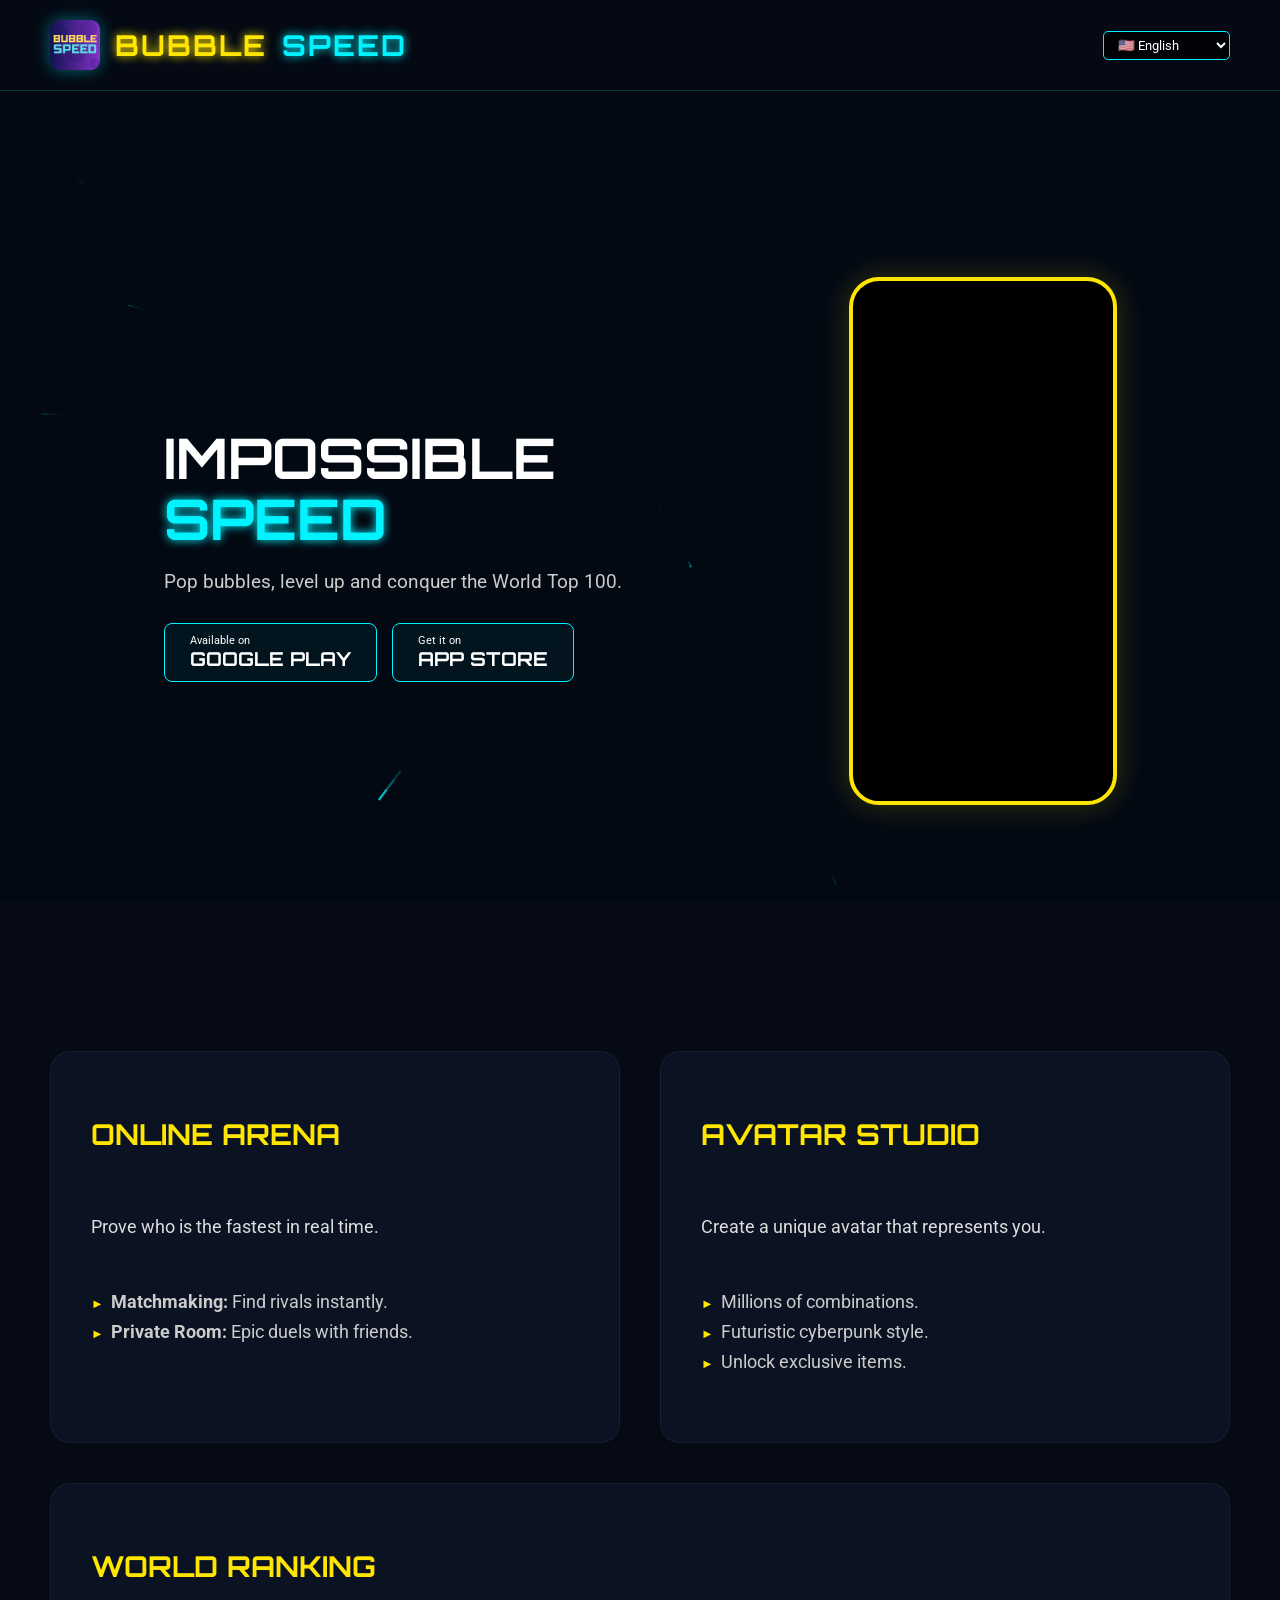
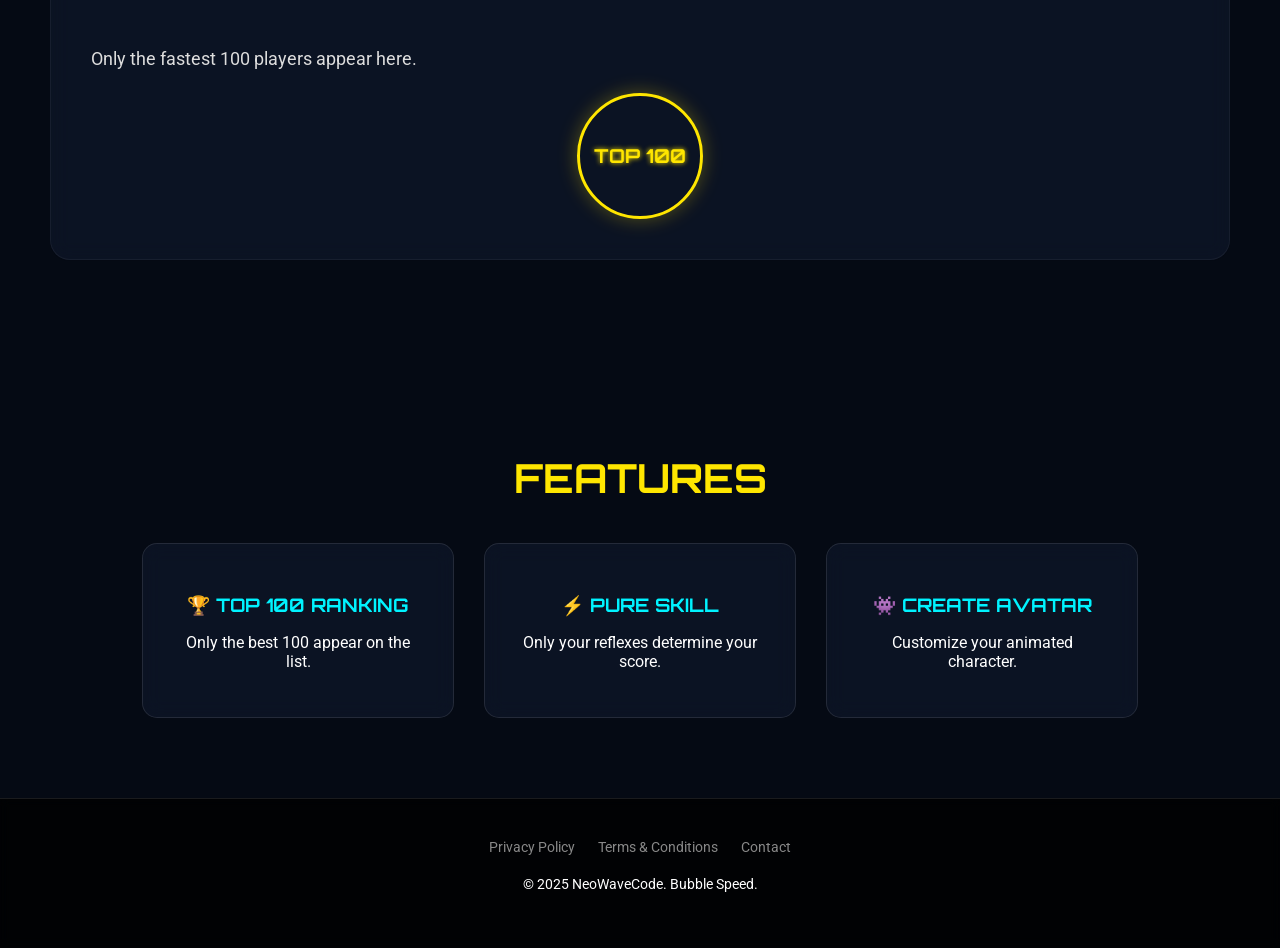
==== commit 39e51204: "Add files via upload" ====
--- a/index.html
+++ b/index.html
@@ -58,11 +58,12 @@
                 necesarios?</p>
 
             <div class="cta-buttons" id="download">
-                <a href="#" class="store-button android">
+                <a href="https://play.google.com/store/apps/details?id=com.neowavecode.bubblespeed"
+                    class="store-button android">
                     <span data-i18n="availableOn">Disponible en</span>
                     <strong>Google Play</strong>
                 </a>
-                <a href="#" class="store-button ios">
+                <a href="https://apps.apple.com/us/app/bubble-speed-arcade/id6756331623" class="store-button ios">
                     <span data-i18n="getItOn">Consíguelo en</span>
                     <strong>App Store</strong>
                 </a>
